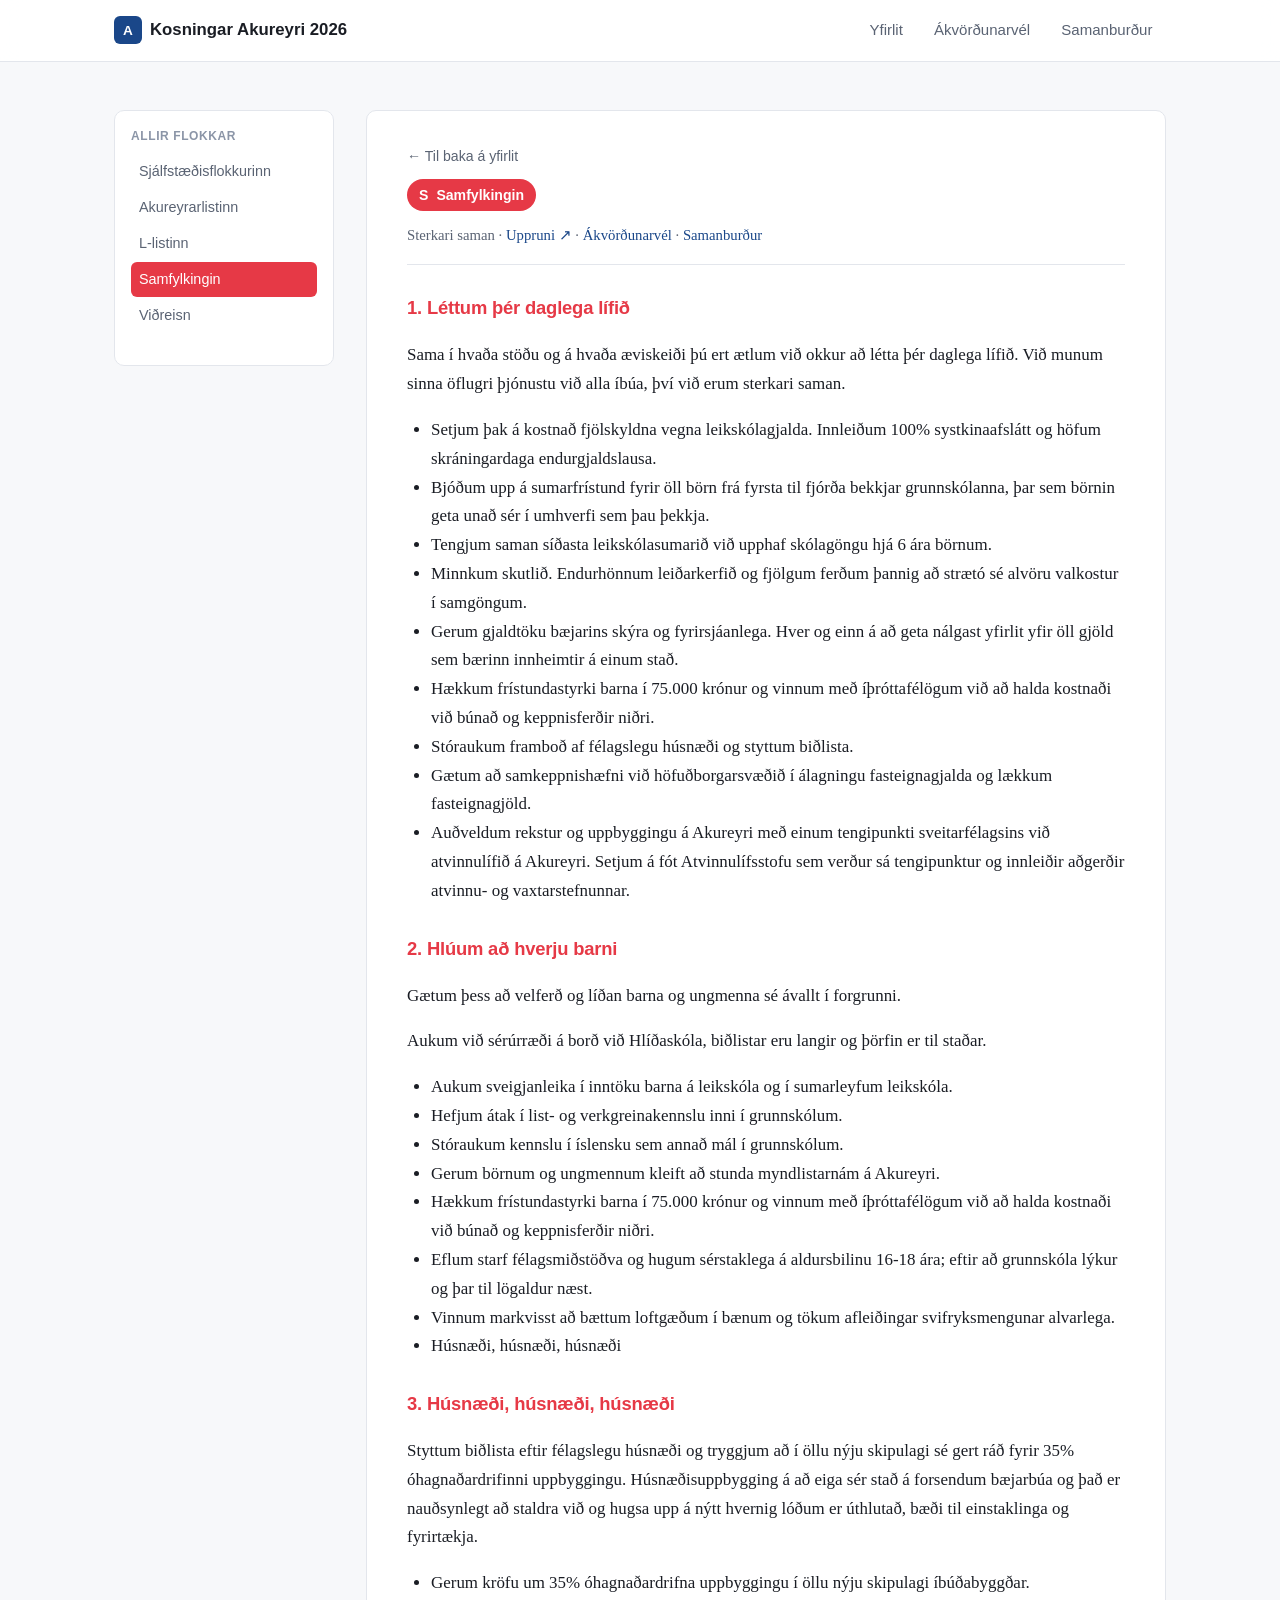
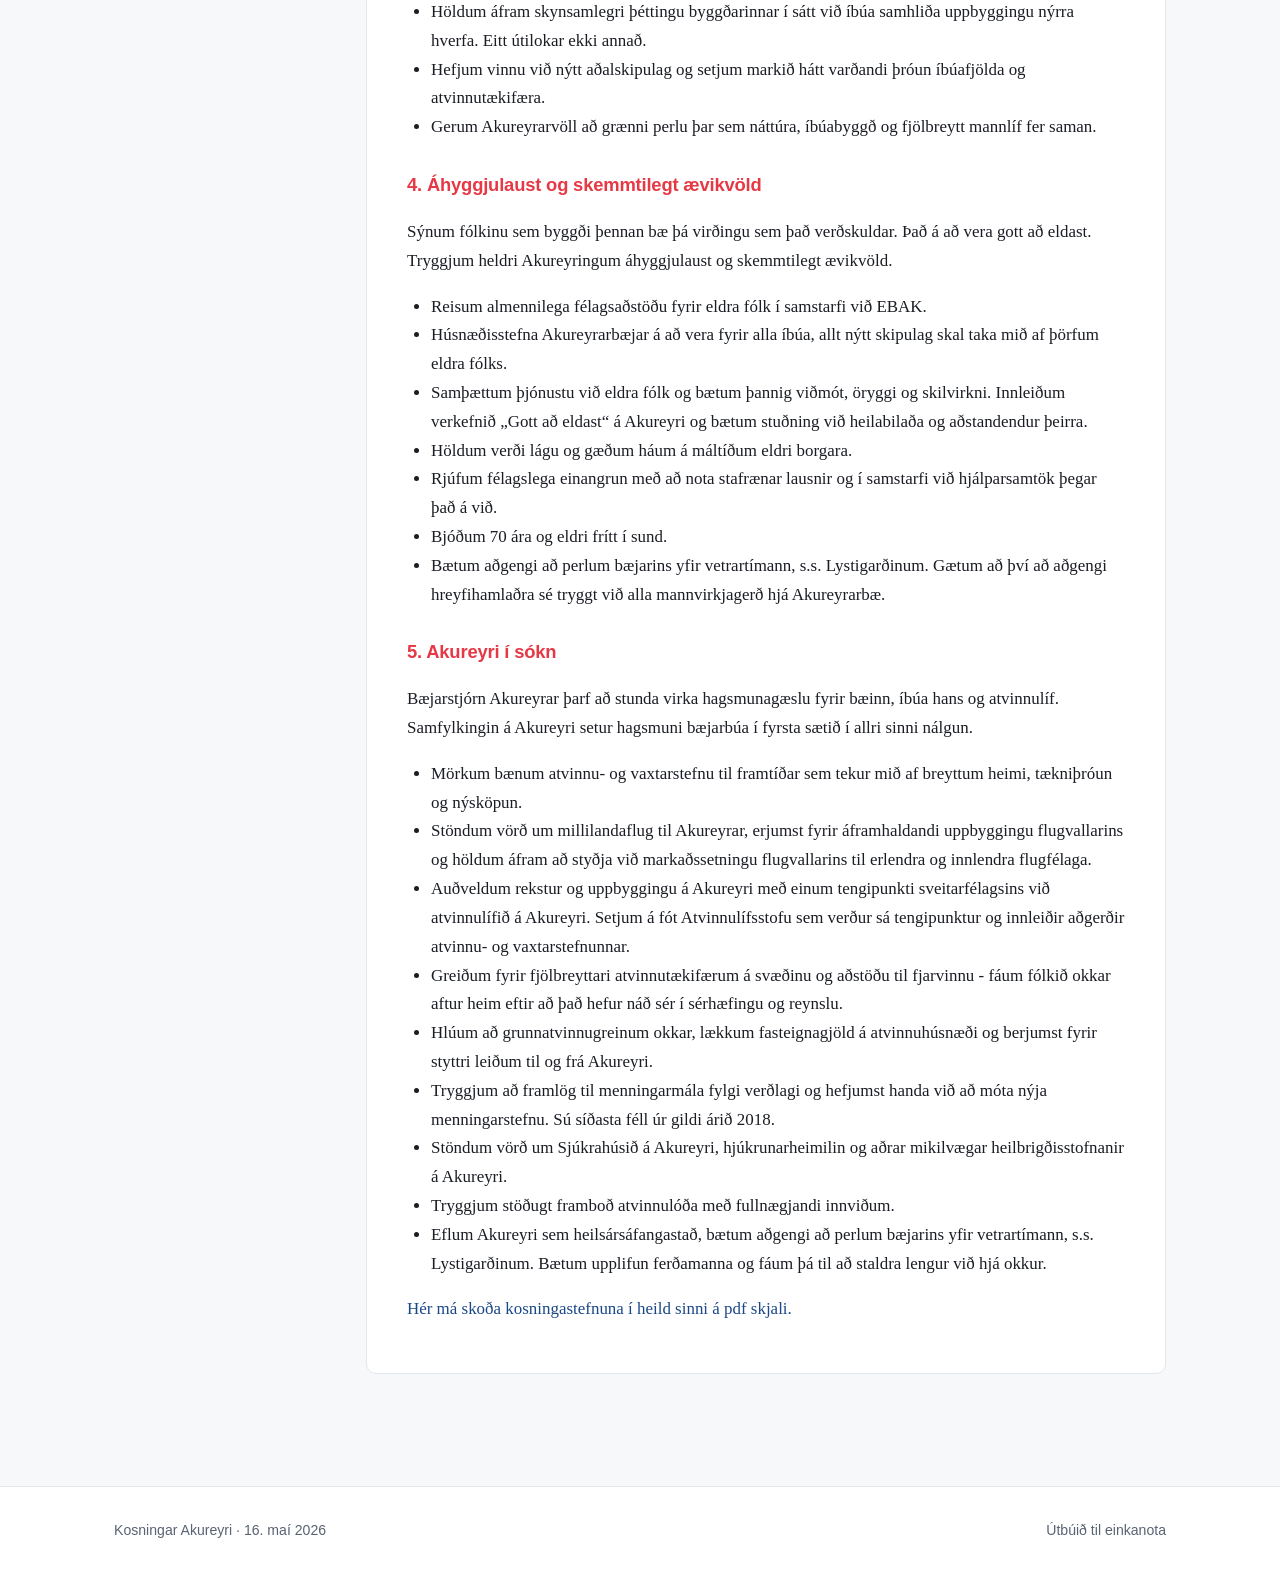
==== stefnuskra/samfylkingin.html @ 086c6b0b "Initial version" ====
<!DOCTYPE html>
<html lang="is">
<head>
  <meta charset="UTF-8">
  <meta name="viewport" content="width=device-width, initial-scale=1.0">
  <title>Sterkari saman — Samfylkingin · Kosningar Akureyri 2026</title>
  <meta name="description" content="Stefnuskrá Samfylkingin — Kosningar Akureyri 2026.">
  <link rel="stylesheet" href="../assets/styles.css">
</head>
<body>
  <header class="site-header">
    <nav class="site-nav">
      <a href="../index.html" class="site-logo">
        <span class="logo-mark">A</span>
        Kosningar Akureyri 2026
      </a>
      <div class="nav-links">
        <a href="../index.html">Yfirlit</a>
        <a href="../akvardanavel.html">Ákvörðunarvél</a>
        <a href="../samanburdur.html">Samanburður</a>
      </div>
    </nav>
  </header>

  <main>
    <section class="section">
      <div class="container">
        <div class="viewer-layout">
          <aside class="viewer-sidebar" style="--party-color: #E63946;">
          <h4>Allir flokkar</h4>
          <ul>
          <li><a href="sjalfstaedisflokkurinn-rekstur.html">Sjálfstæðisflokkurinn</a></li>
          <li><a href="akureyrarlistinn.html">Akureyrarlistinn</a></li>
          <li><a href="l-listinn.html">L-listinn</a></li>
          <li><a href="samfylkingin.html" class="active" style="--party-color: #E63946;">Samfylkingin</a></li>
          <li><a href="vidreisn.html">Viðreisn</a></li>
          </ul>
          </aside>
          <article class="viewer-content" style="--party-color: #E63946;">
            <div class="viewer-header">
              <a href="../index.html" class="back-link">← Til baka á yfirlit</a>
              <div>
                <span class="party-pill" style="--party-color: #E63946; background: #E63946;">
                  <strong>S</strong> Samfylkingin
                </span>
              </div>
              <p class="text-muted" style="margin: 0.25rem 0 0; font-size: 0.92rem;">
                Sterkari saman
                · <a href="https://xs.is/sterkari-saman" target="_blank" rel="noopener">Uppruni ↗</a>
                · <a href="../akvardanavel.html">Ákvörðunarvél</a>
                · <a href="../samanburdur.html">Samanburður</a>
              </p>
            </div>
            <h3>1. Léttum þér daglega lífið</h3>
<p>Sama í hvaða stöðu og á hvaða æviskeiði þú ert ætlum við okkur að létta þér daglega lífið. Við munum sinna öflugri þjónustu við alla íbúa, því við erum sterkari saman.</p>
<ul>
<li>Setjum þak á kostnað fjölskyldna vegna leikskólagjalda. Innleiðum 100% systkinaafslátt og höfum skráningardaga endurgjaldslausa.</li>
<li>Bjóðum upp á sumarfrístund fyrir öll börn frá fyrsta til fjórða bekkjar grunnskólanna, þar sem börnin geta unað sér í umhverfi sem þau þekkja.</li>
<li>Tengjum saman síðasta leikskólasumarið við upphaf skólagöngu hjá 6 ára börnum.</li>
<li>Minnkum skutlið. Endurhönnum leiðarkerfið og fjölgum ferðum þannig að strætó sé alvöru valkostur í samgöngum.</li>
<li>Gerum gjaldtöku bæjarins skýra og fyrirsjáanlega. Hver og einn á að geta nálgast yfirlit yfir öll gjöld sem bærinn innheimtir á einum stað.</li>
<li>Hækkum frístundastyrki barna í 75.000 krónur og vinnum með íþróttafélögum við að halda kostnaði við búnað og keppnisferðir niðri.</li>
<li>Stóraukum framboð af félagslegu húsnæði og styttum biðlista.</li>
<li>Gætum að samkeppnishæfni við höfuðborgarsvæðið í álagningu fasteignagjalda og lækkum fasteignagjöld.</li>
<li>Auðveldum rekstur og uppbyggingu á Akureyri með einum tengipunkti sveitarfélagsins við atvinnulífið á Akureyri. Setjum á fót Atvinnulífsstofu sem verður sá tengipunktur og innleiðir aðgerðir atvinnu- og vaxtarstefnunnar.</li>
</ul>
<h3>2. Hlúum að hverju barni</h3>
<p>Gætum þess að velferð og líðan barna og ungmenna sé ávallt í forgrunni.</p>
<p>Aukum við sérúrræði á borð við Hlíðaskóla, biðlistar eru langir og þörfin er til staðar.</p>
<ul>
<li>Aukum sveigjanleika í inntöku barna á leikskóla og í sumarleyfum leikskóla.</li>
<li>Hefjum átak í list- og verkgreinakennslu inni í grunnskólum.</li>
<li>Stóraukum kennslu í íslensku sem annað mál í grunnskólum.</li>
<li>Gerum börnum og ungmennum kleift að stunda myndlistarnám á Akureyri.</li>
<li>Hækkum frístundastyrki barna í 75.000 krónur og vinnum með íþróttafélögum við að halda kostnaði við búnað og keppnisferðir niðri.</li>
<li>Eflum starf félagsmiðstöðva og hugum sérstaklega á aldursbilinu 16-18 ára; eftir að grunnskóla lýkur og þar til lögaldur næst.</li>
<li>Vinnum markvisst að bættum loftgæðum í bænum og tökum afleiðingar svifryksmengunar alvarlega.</li>
<li>Húsnæði, húsnæði, húsnæði</li>
</ul>
<h3>3. Húsnæði, húsnæði, húsnæði</h3>
<p>Styttum biðlista eftir félagslegu húsnæði og tryggjum að í öllu nýju skipulagi sé gert ráð fyrir 35% óhagnaðardrifinni uppbyggingu. Húsnæðisuppbygging á að eiga sér stað á forsendum bæjarbúa og það er nauðsynlegt að staldra við og hugsa upp á nýtt hvernig lóðum er úthlutað, bæði til einstaklinga og fyrirtækja.</p>
<ul>
<li>Gerum kröfu um 35% óhagnaðardrifna uppbyggingu í öllu nýju skipulagi íbúðabyggðar.</li>
<li>Höldum áfram skynsamlegri þéttingu byggðarinnar í sátt við íbúa samhliða uppbyggingu nýrra hverfa. Eitt útilokar ekki annað.</li>
<li>Hefjum vinnu við nýtt aðalskipulag og setjum markið hátt varðandi þróun íbúafjölda og atvinnutækifæra.</li>
<li>Gerum Akureyrarvöll að grænni perlu þar sem náttúra, íbúabyggð og fjölbreytt mannlíf fer saman.</li>
</ul>
<h3>4. Áhyggjulaust og skemmtilegt ævikvöld</h3>
<p>Sýnum fólkinu sem byggði þennan bæ þá virðingu sem það verðskuldar. Það á að vera gott að eldast. Tryggjum heldri Akureyringum áhyggjulaust og skemmtilegt ævikvöld.</p>
<ul>
<li>Reisum almennilega félagsaðstöðu fyrir eldra fólk í samstarfi við EBAK.</li>
<li>Húsnæðisstefna Akureyrarbæjar á að vera fyrir alla íbúa, allt nýtt skipulag skal taka mið af þörfum eldra fólks.</li>
<li>Samþættum þjónustu við eldra fólk og bætum þannig viðmót, öryggi og skilvirkni. Innleiðum verkefnið „Gott að eldast“ á Akureyri og bætum stuðning við heilabilaða og aðstandendur þeirra.</li>
<li>Höldum verði lágu og gæðum háum á máltíðum eldri borgara.</li>
<li>Rjúfum félagslega einangrun með að nota stafrænar lausnir og í samstarfi við hjálparsamtök þegar það á við.</li>
<li>Bjóðum 70 ára og eldri frítt í sund.</li>
<li>Bætum aðgengi að perlum bæjarins yfir vetrartímann, s.s. Lystigarðinum. Gætum að því að aðgengi hreyfihamlaðra sé tryggt við alla mannvirkjagerð hjá Akureyrarbæ.</li>
</ul>
<h3>5. Akureyri í sókn</h3>
<p>Bæjarstjórn Akureyrar þarf að stunda virka hagsmunagæslu fyrir bæinn, íbúa hans og atvinnulíf. Samfylkingin á Akureyri setur hagsmuni bæjarbúa í fyrsta sætið í allri sinni nálgun.</p>
<ul>
<li>Mörkum bænum atvinnu- og vaxtarstefnu til framtíðar sem tekur mið af breyttum heimi, tækniþróun og nýsköpun.</li>
<li>Stöndum vörð um millilandaflug til Akureyrar, erjumst fyrir áframhaldandi uppbyggingu flugvallarins og höldum áfram að styðja við markaðssetningu flugvallarins til erlendra og innlendra flugfélaga.</li>
<li>Auðveldum rekstur og uppbyggingu á Akureyri með einum tengipunkti sveitarfélagsins við atvinnulífið á Akureyri. Setjum á fót Atvinnulífsstofu sem verður sá tengipunktur og innleiðir aðgerðir atvinnu- og vaxtarstefnunnar.</li>
<li>Greiðum fyrir fjölbreyttari atvinnutækifærum á svæðinu og aðstöðu til fjarvinnu - fáum fólkið okkar aftur heim eftir að það hefur náð sér í sérhæfingu og reynslu.</li>
<li>Hlúum að grunnatvinnugreinum okkar, lækkum fasteignagjöld á atvinnuhúsnæði og berjumst fyrir styttri leiðum til og frá Akureyri.</li>
<li>Tryggjum að framlög til menningarmála fylgi verðlagi og hefjumst handa við að móta nýja menningarstefnu. Sú síðasta féll úr gildi árið 2018.</li>
<li>Stöndum vörð um Sjúkrahúsið á Akureyri, hjúkrunarheimilin og aðrar mikilvægar heilbrigðisstofnanir á Akureyri.</li>
<li>Tryggjum stöðugt framboð atvinnulóða með fullnægjandi innviðum.</li>
<li>Eflum Akureyri sem heilsársáfangastað, bætum aðgengi að perlum bæjarins yfir vetrartímann, s.s. Lystigarðinum. Bætum upplifun ferðamanna og fáum þá til að staldra lengur við hjá okkur.</li>
</ul>
<p><a href="https://samfylkingin.cdn.prismic.io/samfylkingin/aeiiDMBOoF08xNAT_Ma%CC%81lefnaskra%CC%81Akureyri.pdf">Hér má skoða kosningastefnuna í heild sinni á pdf skjali.</a></p>
          </article>
        </div>
      </div>
    </section>
  </main>

  <footer class="site-footer">
    <div class="container">
      <div class="footer-content">
        <span>Kosningar Akureyri · 16. maí 2026</span>
        <span class="text-muted">Útbúið til einkanota</span>
      </div>
    </div>
  </footer>
</body>
</html>
---- assets/styles.css ----
/* Kosningar Akureyri 2026 — Stílar */

:root {
  color-scheme: light;
  --bg: #f7f8fa;
  --surface: #ffffff;
  --surface-alt: #f1f3f7;
  --border: #e3e6ec;
  --border-strong: #c7ccd6;
  --text: #1a1d24;
  --text-muted: #5a6373;
  --text-faint: #8b95a7;
  --accent: #1a4789;
  --accent-hover: #133769;
  --shadow-sm: 0 1px 2px rgba(15, 22, 36, 0.04), 0 1px 3px rgba(15, 22, 36, 0.06);
  --shadow-md: 0 4px 12px rgba(15, 22, 36, 0.08);
  --radius-sm: 6px;
  --radius-md: 10px;
  --radius-lg: 16px;

  --font-sans: -apple-system, BlinkMacSystemFont, "Segoe UI", "Helvetica Neue",
    Arial, "Noto Sans", sans-serif, "Apple Color Emoji", "Segoe UI Emoji";
  --font-serif: "Iowan Old Style", "Apple Garamond", Baskerville, Georgia,
    "Times New Roman", serif;

  --sjalfstaedisflokkurinn: #1F4E8C;
  --akureyrarlistinn: #2D9C5C;
  --l-listinn: #8B6F47;
  --samfylkingin: #E63946;
  --vidreisn: #FF8C00;
}

* { box-sizing: border-box; }

html { scroll-behavior: smooth; }

body {
  margin: 0;
  font-family: var(--font-sans);
  font-size: 16px;
  line-height: 1.6;
  color: var(--text);
  background: var(--bg);
  -webkit-font-smoothing: antialiased;
  -moz-osx-font-smoothing: grayscale;
}

a {
  color: var(--accent);
  text-decoration: none;
  transition: color 0.15s ease;
}
a:hover { color: var(--accent-hover); text-decoration: underline; }

.container {
  max-width: 1100px;
  margin: 0 auto;
  padding: 0 1.5rem;
}

.container-narrow {
  max-width: 760px;
  margin: 0 auto;
  padding: 0 1.5rem;
}

/* ==== Site nav ==== */
.site-header {
  background: var(--surface);
  border-bottom: 1px solid var(--border);
  position: sticky;
  top: 0;
  z-index: 100;
  backdrop-filter: blur(12px);
  background: color-mix(in srgb, var(--surface) 90%, transparent);
}

.site-nav {
  display: flex;
  align-items: center;
  justify-content: space-between;
  padding: 0.75rem 1.5rem;
  max-width: 1100px;
  margin: 0 auto;
  gap: 1rem;
  flex-wrap: wrap;
}

.site-logo {
  font-weight: 700;
  font-size: 1.05rem;
  color: var(--text);
  display: flex;
  align-items: center;
  gap: 0.5rem;
}
.site-logo:hover { text-decoration: none; }
.site-logo .logo-mark {
  background: var(--accent);
  color: white;
  width: 28px;
  height: 28px;
  border-radius: 6px;
  display: inline-flex;
  align-items: center;
  justify-content: center;
  font-size: 0.85rem;
  font-weight: 800;
}

.nav-links {
  display: flex;
  gap: 0.25rem;
  flex-wrap: wrap;
}
.nav-links a {
  padding: 0.4rem 0.85rem;
  border-radius: var(--radius-sm);
  color: var(--text-muted);
  font-size: 0.94rem;
  font-weight: 500;
}
.nav-links a:hover {
  background: var(--surface-alt);
  color: var(--text);
  text-decoration: none;
}
.nav-links a.active {
  background: var(--accent);
  color: white;
}

/* ==== Hero ==== */
.hero {
  padding: 4rem 0 3rem;
  text-align: center;
}
.hero h1 {
  font-size: clamp(2rem, 5vw, 3.25rem);
  margin: 0 0 0.75rem;
  letter-spacing: -0.02em;
  line-height: 1.1;
}
.hero .lead {
  font-size: 1.2rem;
  color: var(--text-muted);
  max-width: 640px;
  margin: 0 auto 2rem;
}
.hero .meta {
  display: inline-flex;
  align-items: center;
  gap: 0.5rem;
  font-size: 0.85rem;
  color: var(--text-faint);
  margin-bottom: 1rem;
  padding: 0.3rem 0.85rem;
  background: var(--surface);
  border: 1px solid var(--border);
  border-radius: 999px;
}

/* ==== Sections ==== */
.section {
  padding: 3rem 0;
}
.section h2 {
  font-size: 1.75rem;
  margin: 0 0 0.5rem;
  letter-spacing: -0.01em;
}
.section .section-lead {
  color: var(--text-muted);
  margin: 0 0 2rem;
  font-size: 1.05rem;
}

/* ==== Cards ==== */
.card-grid {
  display: grid;
  grid-template-columns: repeat(auto-fit, minmax(260px, 1fr));
  gap: 1rem;
}

.card {
  background: var(--surface);
  border: 1px solid var(--border);
  border-radius: var(--radius-md);
  padding: 1.25rem;
  transition: border-color 0.15s ease, box-shadow 0.15s ease, transform 0.15s ease;
}
.card:hover {
  border-color: var(--border-strong);
  box-shadow: var(--shadow-md);
}

a.card { color: inherit; display: block; }
a.card:hover { text-decoration: none; transform: translateY(-2px); }

.card .card-title {
  font-weight: 700;
  font-size: 1.05rem;
  margin: 0 0 0.25rem;
}
.card .card-sub {
  color: var(--text-muted);
  font-size: 0.9rem;
  margin: 0 0 0.75rem;
}

/* ==== Quick-action cards on homepage ==== */
.action-card {
  background: var(--surface);
  border: 1px solid var(--border);
  border-radius: var(--radius-lg);
  padding: 1.5rem;
  display: flex;
  flex-direction: column;
  gap: 0.5rem;
  text-decoration: none;
  color: inherit;
  transition: all 0.15s ease;
}
.action-card:hover {
  border-color: var(--accent);
  box-shadow: var(--shadow-md);
  transform: translateY(-2px);
  text-decoration: none;
}
.action-card .icon {
  font-size: 2rem;
  margin-bottom: 0.5rem;
}
.action-card h3 {
  margin: 0;
  font-size: 1.15rem;
}
.action-card p {
  margin: 0;
  color: var(--text-muted);
  font-size: 0.95rem;
}

/* ==== Party cards ==== */
.party-card {
  background: var(--surface);
  border: 1px solid var(--border);
  border-left: 4px solid var(--party-color, var(--accent));
  border-radius: var(--radius-md);
  padding: 1.25rem;
  text-decoration: none;
  color: inherit;
  display: block;
  transition: all 0.15s ease;
}
.party-card:hover {
  border-color: var(--party-color, var(--accent));
  border-left-color: var(--party-color, var(--accent));
  box-shadow: var(--shadow-md);
  text-decoration: none;
  transform: translateY(-2px);
}
.party-card .party-letter {
  background: var(--party-color, var(--accent));
  color: white;
  width: 32px;
  height: 32px;
  border-radius: 8px;
  display: inline-flex;
  align-items: center;
  justify-content: center;
  font-weight: 800;
  font-size: 1rem;
  margin-bottom: 0.5rem;
}
.party-card h3 {
  margin: 0 0 0.25rem;
  font-size: 1.1rem;
}
.party-card p {
  margin: 0;
  color: var(--text-muted);
  font-size: 0.9rem;
}

/* ==== Buttons ==== */
.btn {
  display: inline-flex;
  align-items: center;
  gap: 0.5rem;
  padding: 0.55rem 1.05rem;
  border-radius: var(--radius-sm);
  font-size: 0.95rem;
  font-weight: 500;
  border: 1px solid var(--border-strong);
  background: var(--surface);
  color: var(--text);
  cursor: pointer;
  transition: all 0.15s ease;
  text-decoration: none;
}
.btn:hover {
  background: var(--surface-alt);
  border-color: var(--text-faint);
  text-decoration: none;
}
.btn-primary {
  background: var(--accent);
  border-color: var(--accent);
  color: white;
}
.btn-primary:hover {
  background: var(--accent-hover);
  border-color: var(--accent-hover);
  color: white;
}
.btn-group {
  display: flex;
  gap: 0.5rem;
  flex-wrap: wrap;
}

/* ==== Sliders / Decision matrix ==== */
.matrix-grid {
  display: grid;
  grid-template-columns: 1fr 1fr;
  gap: 2rem;
}
@media (max-width: 900px) {
  .matrix-grid { grid-template-columns: 1fr; }
}

.sliders-panel {
  background: var(--surface);
  border: 1px solid var(--border);
  border-radius: var(--radius-md);
  padding: 1.5rem;
}
.sliders-panel h3 {
  margin: 0 0 0.25rem;
  font-size: 1.15rem;
}
.sliders-panel .panel-lead {
  color: var(--text-muted);
  font-size: 0.93rem;
  margin: 0 0 1.25rem;
}

.slider-row {
  margin-bottom: 1.25rem;
}
.slider-row:last-child {
  margin-bottom: 0;
}
.slider-row .slider-label {
  display: flex;
  justify-content: space-between;
  align-items: baseline;
  gap: 0.5rem;
  margin-bottom: 0.4rem;
}
.slider-row .label-text {
  font-weight: 500;
  font-size: 0.95rem;
}
.slider-row .label-icon {
  margin-right: 0.25rem;
}
.slider-row .label-value {
  font-variant-numeric: tabular-nums;
  font-weight: 600;
  font-size: 0.9rem;
  color: var(--accent);
  background: var(--surface-alt);
  padding: 0.1rem 0.5rem;
  border-radius: 4px;
}
.slider-row .topic-desc {
  font-size: 0.82rem;
  color: var(--text-faint);
  margin: 0.2rem 0 0.5rem;
}
.slider-row input[type="range"] {
  width: 100%;
  height: 6px;
  -webkit-appearance: none;
  appearance: none;
  background: var(--surface-alt);
  border-radius: 999px;
  outline: none;
  cursor: pointer;
  accent-color: var(--accent);
}
.slider-row input[type="range"]::-webkit-slider-thumb {
  -webkit-appearance: none;
  appearance: none;
  width: 18px;
  height: 18px;
  border-radius: 50%;
  background: var(--accent);
  cursor: pointer;
  border: 2px solid var(--surface);
  box-shadow: var(--shadow-sm);
}
.slider-row input[type="range"]::-moz-range-thumb {
  width: 18px;
  height: 18px;
  border-radius: 50%;
  background: var(--accent);
  cursor: pointer;
  border: 2px solid var(--surface);
}

.preset-buttons {
  display: flex;
  gap: 0.5rem;
  margin-bottom: 1.5rem;
  padding-bottom: 1.25rem;
  border-bottom: 1px solid var(--border);
  flex-wrap: wrap;
}

/* ==== Match results panel ==== */
.results-panel {
  position: sticky;
  top: 5rem;
  align-self: start;
}

.match-card {
  background: var(--surface);
  border: 1px solid var(--border);
  border-radius: var(--radius-md);
  padding: 1.25rem;
  margin-bottom: 0.75rem;
  border-left: 4px solid var(--party-color, var(--accent));
  transition: all 0.3s ease;
}
.match-card.rank-1 {
  background: linear-gradient(135deg, var(--party-color-light, var(--surface)) 0%, var(--surface) 60%);
  border-color: var(--party-color, var(--accent));
}
.match-card .match-header {
  display: flex;
  justify-content: space-between;
  align-items: center;
  margin-bottom: 0.5rem;
}
.match-card .match-name {
  font-weight: 700;
  font-size: 1.05rem;
  display: flex;
  align-items: center;
  gap: 0.5rem;
}
.match-card .rank-badge {
  background: var(--surface-alt);
  color: var(--text-faint);
  width: 24px;
  height: 24px;
  border-radius: 50%;
  font-size: 0.75rem;
  font-weight: 700;
  display: inline-flex;
  align-items: center;
  justify-content: center;
}
.match-card.rank-1 .rank-badge {
  background: var(--party-color, var(--accent));
  color: white;
}
.match-card .match-percent {
  font-weight: 700;
  font-size: 1.5rem;
  color: var(--party-color, var(--accent));
  font-variant-numeric: tabular-nums;
}
.match-card .match-tagline {
  font-size: 0.88rem;
  color: var(--text-muted);
  margin: 0 0 0.6rem;
}
.match-card .match-bar {
  height: 6px;
  background: var(--surface-alt);
  border-radius: 999px;
  overflow: hidden;
  margin-bottom: 0.6rem;
}
.match-card .match-bar-fill {
  height: 100%;
  background: var(--party-color, var(--accent));
  transition: width 0.4s ease;
  border-radius: 999px;
}
.match-card .match-actions {
  display: flex;
  gap: 0.5rem;
  font-size: 0.85rem;
}
.match-card .match-actions a {
  color: var(--text-muted);
}

/* ==== Comparison matrix ==== */
.comparison-table-wrap {
  overflow-x: auto;
  background: var(--surface);
  border: 1px solid var(--border);
  border-radius: var(--radius-md);
}
table.comparison-table {
  width: 100%;
  border-collapse: collapse;
  font-size: 0.93rem;
}
table.comparison-table th,
table.comparison-table td {
  padding: 0.85rem 1rem;
  text-align: left;
  border-bottom: 1px solid var(--border);
  vertical-align: top;
}
table.comparison-table th {
  background: var(--surface-alt);
  font-weight: 600;
  position: sticky;
  top: 0;
}
table.comparison-table td.topic-cell {
  font-weight: 600;
  background: var(--surface-alt);
  position: sticky;
  left: 0;
  z-index: 1;
}
table.comparison-table .score-cell {
  text-align: center;
  white-space: nowrap;
}
.score-pill {
  display: inline-flex;
  align-items: center;
  gap: 0.3rem;
  padding: 0.15rem 0.5rem;
  border-radius: 999px;
  font-weight: 600;
  font-size: 0.85rem;
  background: var(--party-color-light, var(--surface-alt));
  color: var(--party-color, var(--text));
  border: 1px solid var(--party-color, var(--border));
}
.party-th {
  border-top: 4px solid var(--party-color, var(--accent)) !important;
  text-align: center;
}
.party-th .party-th-letter {
  display: inline-block;
  background: var(--party-color, var(--accent));
  color: white;
  width: 22px;
  height: 22px;
  border-radius: 5px;
  font-weight: 800;
  text-align: center;
  font-size: 0.8rem;
  line-height: 22px;
  margin-right: 0.4rem;
}

/* Topic detail expansion */
.topic-section {
  background: var(--surface);
  border: 1px solid var(--border);
  border-radius: var(--radius-md);
  margin-bottom: 1rem;
  overflow: hidden;
}
.topic-section-header {
  padding: 1rem 1.25rem;
  cursor: pointer;
  display: flex;
  align-items: center;
  justify-content: space-between;
  user-select: none;
  background: var(--surface);
  transition: background 0.15s ease;
}
.topic-section-header:hover {
  background: var(--surface-alt);
}
.topic-section-header h3 {
  margin: 0;
  font-size: 1.1rem;
  display: flex;
  align-items: center;
  gap: 0.5rem;
}
.topic-section-header .chevron {
  transition: transform 0.2s ease;
  color: var(--text-faint);
}
.topic-section.open .topic-section-header .chevron {
  transform: rotate(180deg);
}
.topic-section-body {
  display: none;
  padding: 0 1.25rem 1.25rem;
  border-top: 1px solid var(--border);
}
.topic-section.open .topic-section-body {
  display: block;
}
.party-points {
  display: grid;
  grid-template-columns: repeat(auto-fit, minmax(280px, 1fr));
  gap: 1rem;
  margin-top: 1rem;
}
.party-points .party-points-card {
  background: var(--surface-alt);
  border-left: 4px solid var(--party-color, var(--accent));
  border-radius: var(--radius-sm);
  padding: 0.85rem 1rem;
}
.party-points .party-points-card h4 {
  margin: 0 0 0.5rem;
  font-size: 0.95rem;
  display: flex;
  justify-content: space-between;
  align-items: center;
}
.party-points .party-points-card ul {
  margin: 0;
  padding-left: 1.1rem;
  font-size: 0.88rem;
  color: var(--text-muted);
}
.party-points .party-points-card ul li {
  margin-bottom: 0.3rem;
}

/* ==== Stefnuskrá viewer ==== */
.viewer-layout {
  display: grid;
  grid-template-columns: 220px 1fr;
  gap: 2rem;
}
@media (max-width: 900px) {
  .viewer-layout { grid-template-columns: 1fr; }
}
.viewer-sidebar {
  position: sticky;
  top: 5rem;
  align-self: start;
  background: var(--surface);
  border: 1px solid var(--border);
  border-radius: var(--radius-md);
  padding: 1rem;
  font-size: 0.9rem;
}
.viewer-sidebar h4 {
  margin: 0 0 0.5rem;
  font-size: 0.75rem;
  text-transform: uppercase;
  letter-spacing: 0.05em;
  color: var(--text-faint);
}
.viewer-sidebar ul {
  list-style: none;
  margin: 0 0 1rem;
  padding: 0;
}
.viewer-sidebar ul li a {
  display: block;
  padding: 0.4rem 0.5rem;
  border-radius: var(--radius-sm);
  color: var(--text-muted);
}
.viewer-sidebar ul li a:hover {
  background: var(--surface-alt);
  color: var(--text);
  text-decoration: none;
}
.viewer-sidebar ul li a.active {
  background: var(--party-color, var(--accent));
  color: white;
}
.viewer-sidebar ul li a.active:hover {
  color: white;
}
.viewer-content {
  background: var(--surface);
  border: 1px solid var(--border);
  border-radius: var(--radius-md);
  padding: 2rem 2.5rem;
  max-width: 100%;
  overflow-x: auto;
}
.viewer-content h1, .viewer-content h2, .viewer-content h3 {
  letter-spacing: -0.01em;
}
.viewer-content h1 { margin-top: 0; font-size: 2rem; }
.viewer-content h2 {
  font-size: 1.5rem;
  border-bottom: 2px solid var(--party-color, var(--border));
  padding-bottom: 0.4rem;
  margin-top: 2.25rem;
}
.viewer-content h3 {
  font-size: 1.15rem;
  margin-top: 1.75rem;
  color: var(--party-color, var(--text));
}
.viewer-content p, .viewer-content li {
  font-family: var(--font-serif);
  font-size: 1.06rem;
  line-height: 1.7;
}
.viewer-content ul {
  padding-left: 1.5rem;
}
.viewer-content blockquote {
  border-left: 4px solid var(--party-color, var(--border-strong));
  margin: 1rem 0;
  padding: 0.5rem 1rem;
  color: var(--text-muted);
  background: var(--surface-alt);
  border-radius: 0 var(--radius-sm) var(--radius-sm) 0;
}
.viewer-content table {
  width: 100%;
  border-collapse: collapse;
  margin: 1rem 0;
  font-size: 0.93rem;
}
.viewer-content th, .viewer-content td {
  padding: 0.6rem 0.85rem;
  border: 1px solid var(--border);
  text-align: left;
}
.viewer-content th {
  background: var(--surface-alt);
  font-weight: 600;
}
.viewer-content code {
  background: var(--surface-alt);
  padding: 0.1rem 0.4rem;
  border-radius: 4px;
  font-size: 0.92em;
}

.viewer-header {
  margin-bottom: 1.5rem;
  padding-bottom: 1rem;
  border-bottom: 1px solid var(--border);
}
.viewer-header .back-link {
  font-size: 0.88rem;
  color: var(--text-muted);
  display: inline-flex;
  align-items: center;
  gap: 0.25rem;
  margin-bottom: 0.75rem;
}
.viewer-header .party-pill {
  display: inline-flex;
  align-items: center;
  gap: 0.5rem;
  padding: 0.3rem 0.75rem;
  border-radius: 999px;
  background: var(--party-color, var(--accent));
  color: white;
  font-weight: 600;
  font-size: 0.88rem;
  margin-bottom: 0.5rem;
}

/* ==== Footer ==== */
.site-footer {
  border-top: 1px solid var(--border);
  background: var(--surface);
  padding: 2rem 0;
  margin-top: 4rem;
  color: var(--text-muted);
  font-size: 0.88rem;
}
.site-footer .footer-content {
  display: flex;
  justify-content: space-between;
  align-items: center;
  flex-wrap: wrap;
  gap: 0.5rem;
}

/* ==== Utility ==== */
.text-muted { color: var(--text-muted); }
.text-center { text-align: center; }
.mt-2 { margin-top: 1rem; }
.mt-4 { margin-top: 2rem; }
.disclaimer-banner {
  background: linear-gradient(135deg, #fff8e1, #fff3c4);
  border: 1px solid #f9d976;
  color: #6b5300;
  padding: 0.85rem 1.25rem;
  border-radius: var(--radius-md);
  font-size: 0.93rem;
  margin: 1rem 0 2rem;
}
.loading {
  text-align: center;
  padding: 3rem 0;
  color: var(--text-faint);
}

@media (max-width: 600px) {
  .container, .container-narrow { padding: 0 1rem; }
  .site-nav { padding: 0.5rem 1rem; }
  .nav-links a { padding: 0.35rem 0.6rem; font-size: 0.88rem; }
  .hero { padding: 2.5rem 0 2rem; }
  .viewer-content { padding: 1.25rem 1.5rem; }
}
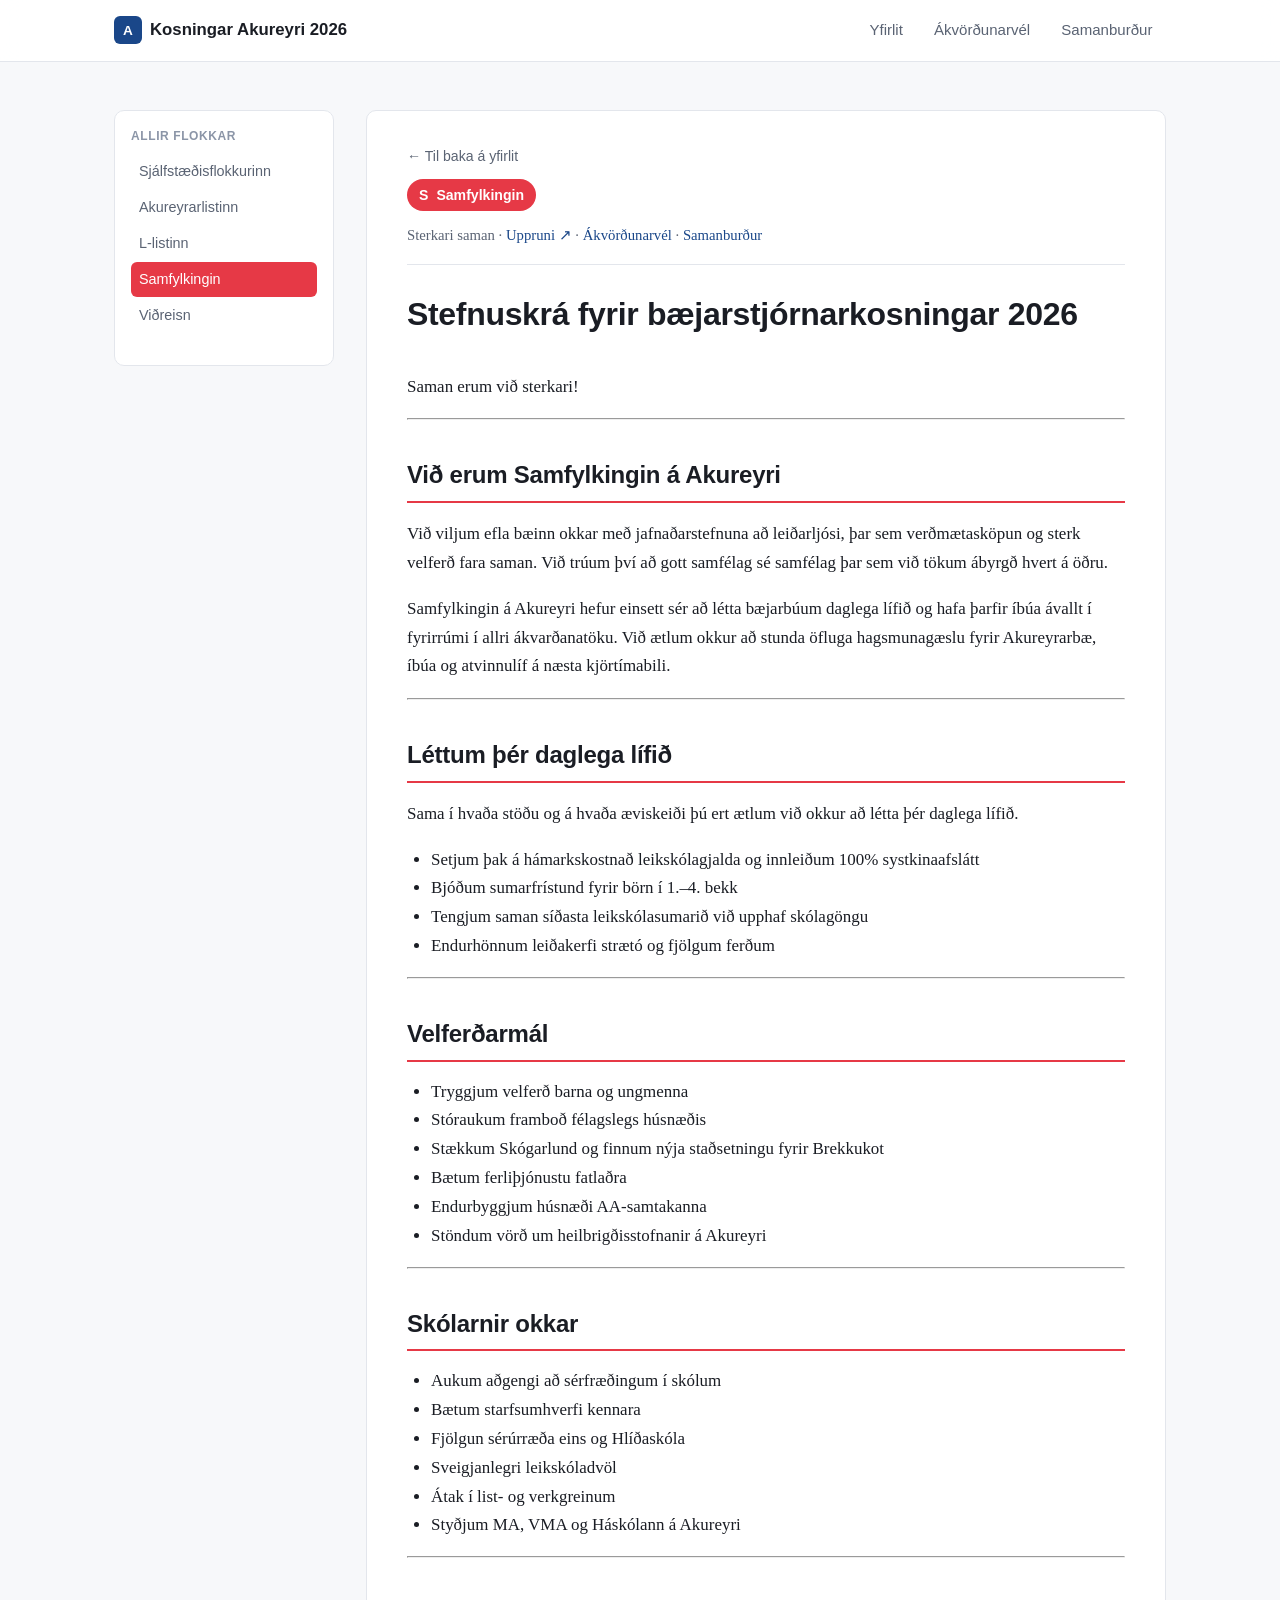
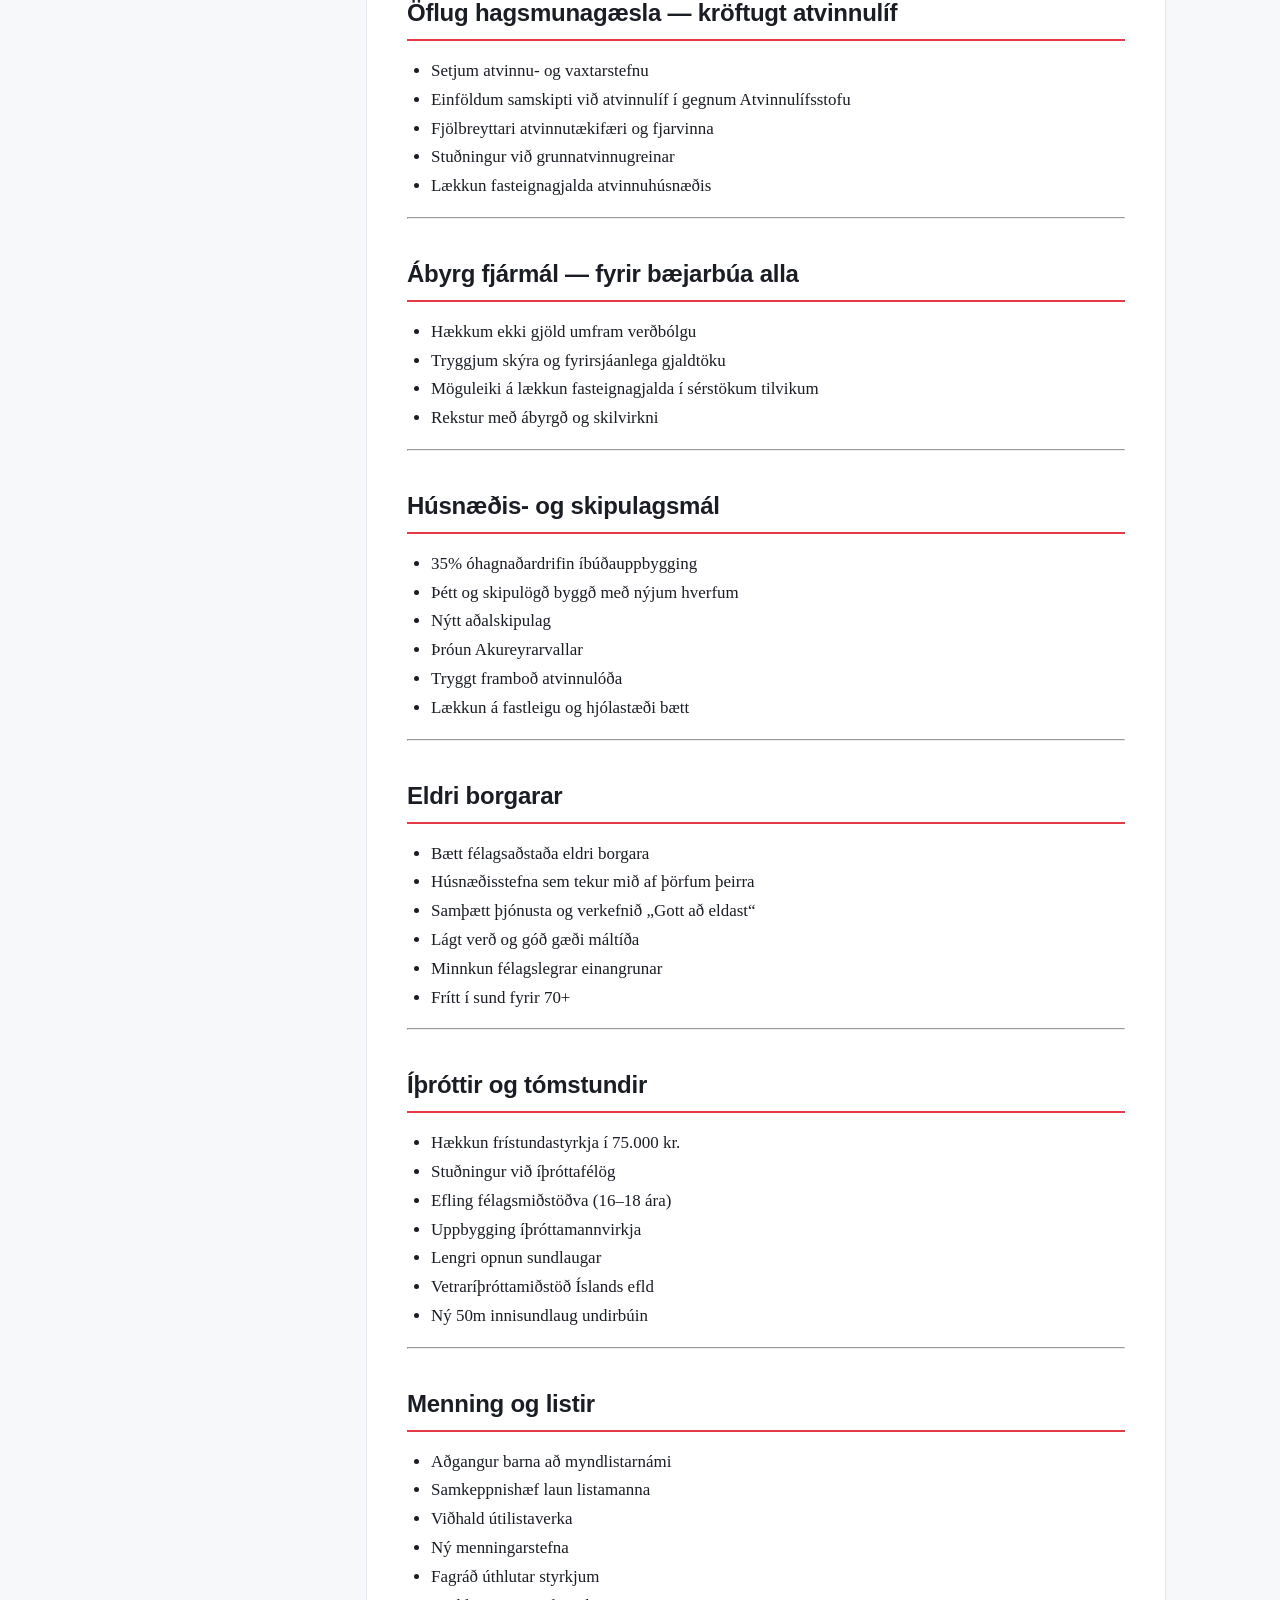
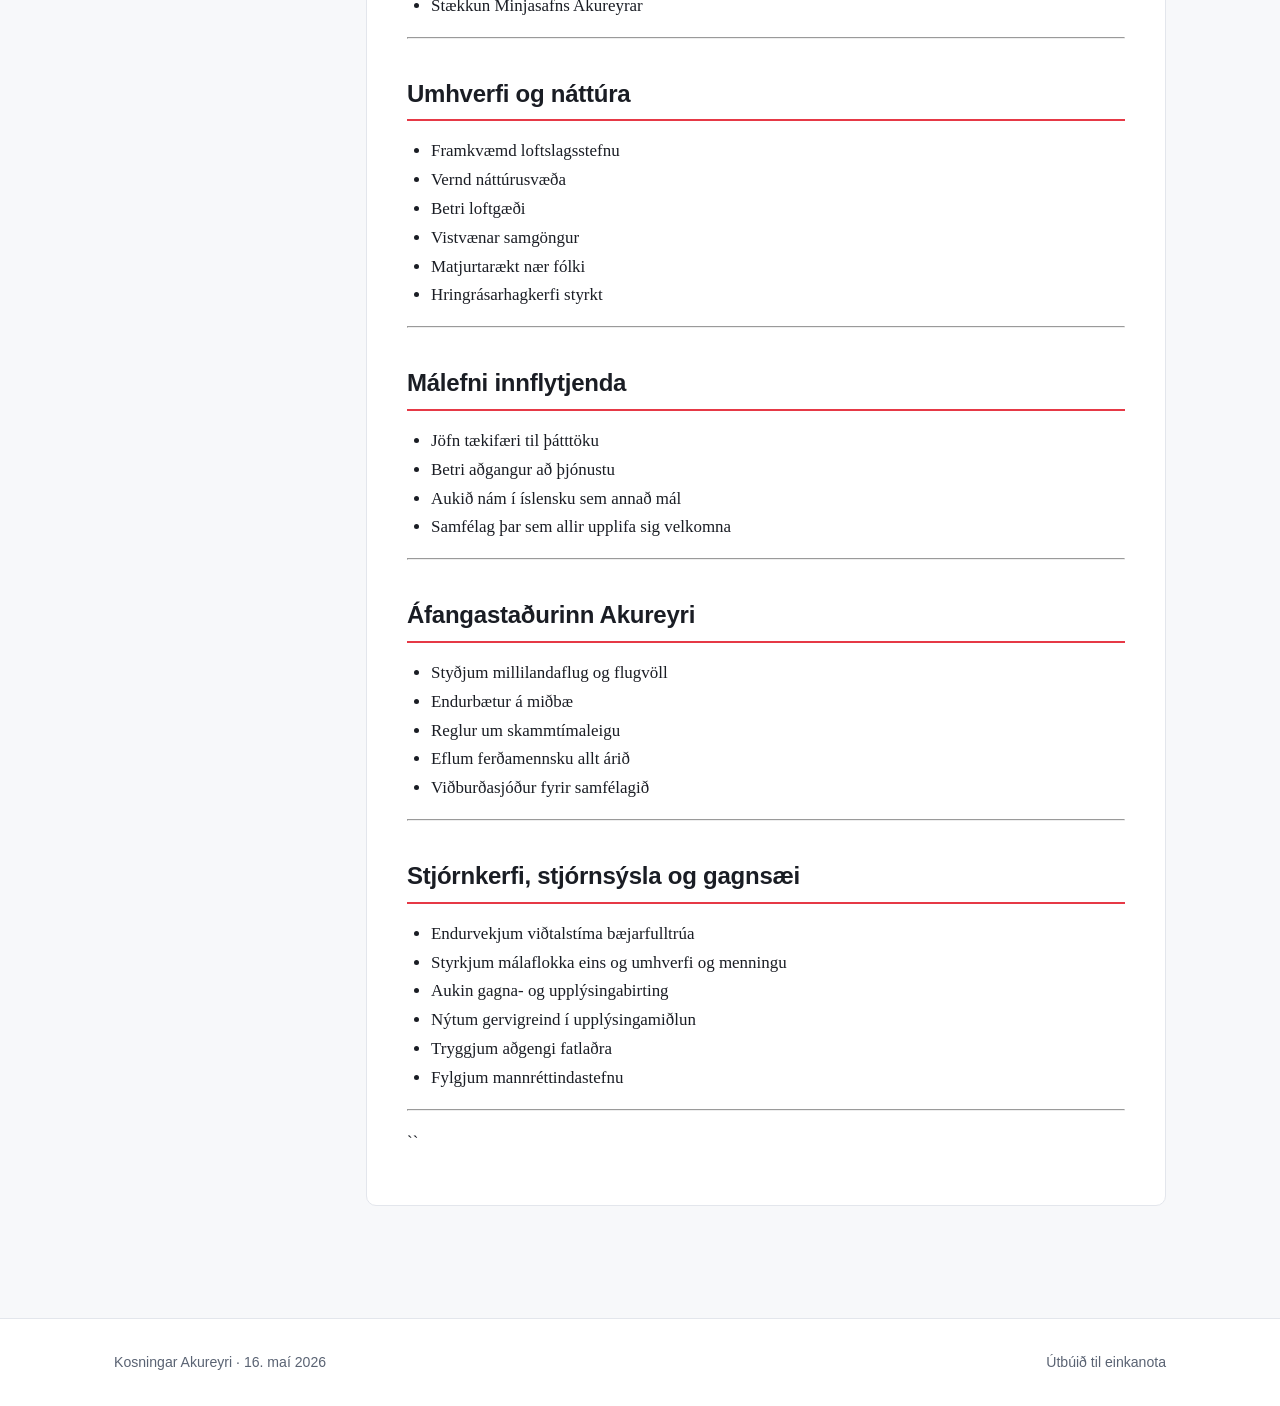
==== commit 23bb43f1: "Ítarlegri stefnuskrá Samfylkingar" ====
--- a/stefnuskra/samfylkingin.html
+++ b/stefnuskra/samfylkingin.html
@@ -51,65 +51,138 @@
                 · <a href="../samanburdur.html">Samanburður</a>
               </p>
             </div>
-            <h3>1. Léttum þér daglega lífið</h3>
-<p>Sama í hvaða stöðu og á hvaða æviskeiði þú ert ætlum við okkur að létta þér daglega lífið. Við munum sinna öflugri þjónustu við alla íbúa, því við erum sterkari saman.</p>
-<ul>
-<li>Setjum þak á kostnað fjölskyldna vegna leikskólagjalda. Innleiðum 100% systkinaafslátt og höfum skráningardaga endurgjaldslausa.</li>
-<li>Bjóðum upp á sumarfrístund fyrir öll börn frá fyrsta til fjórða bekkjar grunnskólanna, þar sem börnin geta unað sér í umhverfi sem þau þekkja.</li>
-<li>Tengjum saman síðasta leikskólasumarið við upphaf skólagöngu hjá 6 ára börnum.</li>
-<li>Minnkum skutlið. Endurhönnum leiðarkerfið og fjölgum ferðum þannig að strætó sé alvöru valkostur í samgöngum.</li>
-<li>Gerum gjaldtöku bæjarins skýra og fyrirsjáanlega. Hver og einn á að geta nálgast yfirlit yfir öll gjöld sem bærinn innheimtir á einum stað.</li>
-<li>Hækkum frístundastyrki barna í 75.000 krónur og vinnum með íþróttafélögum við að halda kostnaði við búnað og keppnisferðir niðri.</li>
-<li>Stóraukum framboð af félagslegu húsnæði og styttum biðlista.</li>
-<li>Gætum að samkeppnishæfni við höfuðborgarsvæðið í álagningu fasteignagjalda og lækkum fasteignagjöld.</li>
-<li>Auðveldum rekstur og uppbyggingu á Akureyri með einum tengipunkti sveitarfélagsins við atvinnulífið á Akureyri. Setjum á fót Atvinnulífsstofu sem verður sá tengipunktur og innleiðir aðgerðir atvinnu- og vaxtarstefnunnar.</li>
-</ul>
-<h3>2. Hlúum að hverju barni</h3>
-<p>Gætum þess að velferð og líðan barna og ungmenna sé ávallt í forgrunni.</p>
-<p>Aukum við sérúrræði á borð við Hlíðaskóla, biðlistar eru langir og þörfin er til staðar.</p>
-<ul>
-<li>Aukum sveigjanleika í inntöku barna á leikskóla og í sumarleyfum leikskóla.</li>
-<li>Hefjum átak í list- og verkgreinakennslu inni í grunnskólum.</li>
-<li>Stóraukum kennslu í íslensku sem annað mál í grunnskólum.</li>
-<li>Gerum börnum og ungmennum kleift að stunda myndlistarnám á Akureyri.</li>
-<li>Hækkum frístundastyrki barna í 75.000 krónur og vinnum með íþróttafélögum við að halda kostnaði við búnað og keppnisferðir niðri.</li>
-<li>Eflum starf félagsmiðstöðva og hugum sérstaklega á aldursbilinu 16-18 ára; eftir að grunnskóla lýkur og þar til lögaldur næst.</li>
-<li>Vinnum markvisst að bættum loftgæðum í bænum og tökum afleiðingar svifryksmengunar alvarlega.</li>
-<li>Húsnæði, húsnæði, húsnæði</li>
-</ul>
-<h3>3. Húsnæði, húsnæði, húsnæði</h3>
-<p>Styttum biðlista eftir félagslegu húsnæði og tryggjum að í öllu nýju skipulagi sé gert ráð fyrir 35% óhagnaðardrifinni uppbyggingu. Húsnæðisuppbygging á að eiga sér stað á forsendum bæjarbúa og það er nauðsynlegt að staldra við og hugsa upp á nýtt hvernig lóðum er úthlutað, bæði til einstaklinga og fyrirtækja.</p>
-<ul>
-<li>Gerum kröfu um 35% óhagnaðardrifna uppbyggingu í öllu nýju skipulagi íbúðabyggðar.</li>
-<li>Höldum áfram skynsamlegri þéttingu byggðarinnar í sátt við íbúa samhliða uppbyggingu nýrra hverfa. Eitt útilokar ekki annað.</li>
-<li>Hefjum vinnu við nýtt aðalskipulag og setjum markið hátt varðandi þróun íbúafjölda og atvinnutækifæra.</li>
-<li>Gerum Akureyrarvöll að grænni perlu þar sem náttúra, íbúabyggð og fjölbreytt mannlíf fer saman.</li>
-</ul>
-<h3>4. Áhyggjulaust og skemmtilegt ævikvöld</h3>
-<p>Sýnum fólkinu sem byggði þennan bæ þá virðingu sem það verðskuldar. Það á að vera gott að eldast. Tryggjum heldri Akureyringum áhyggjulaust og skemmtilegt ævikvöld.</p>
-<ul>
-<li>Reisum almennilega félagsaðstöðu fyrir eldra fólk í samstarfi við EBAK.</li>
-<li>Húsnæðisstefna Akureyrarbæjar á að vera fyrir alla íbúa, allt nýtt skipulag skal taka mið af þörfum eldra fólks.</li>
-<li>Samþættum þjónustu við eldra fólk og bætum þannig viðmót, öryggi og skilvirkni. Innleiðum verkefnið „Gott að eldast“ á Akureyri og bætum stuðning við heilabilaða og aðstandendur þeirra.</li>
-<li>Höldum verði lágu og gæðum háum á máltíðum eldri borgara.</li>
-<li>Rjúfum félagslega einangrun með að nota stafrænar lausnir og í samstarfi við hjálparsamtök þegar það á við.</li>
-<li>Bjóðum 70 ára og eldri frítt í sund.</li>
-<li>Bætum aðgengi að perlum bæjarins yfir vetrartímann, s.s. Lystigarðinum. Gætum að því að aðgengi hreyfihamlaðra sé tryggt við alla mannvirkjagerð hjá Akureyrarbæ.</li>
-</ul>
-<h3>5. Akureyri í sókn</h3>
-<p>Bæjarstjórn Akureyrar þarf að stunda virka hagsmunagæslu fyrir bæinn, íbúa hans og atvinnulíf. Samfylkingin á Akureyri setur hagsmuni bæjarbúa í fyrsta sætið í allri sinni nálgun.</p>
-<ul>
-<li>Mörkum bænum atvinnu- og vaxtarstefnu til framtíðar sem tekur mið af breyttum heimi, tækniþróun og nýsköpun.</li>
-<li>Stöndum vörð um millilandaflug til Akureyrar, erjumst fyrir áframhaldandi uppbyggingu flugvallarins og höldum áfram að styðja við markaðssetningu flugvallarins til erlendra og innlendra flugfélaga.</li>
-<li>Auðveldum rekstur og uppbyggingu á Akureyri með einum tengipunkti sveitarfélagsins við atvinnulífið á Akureyri. Setjum á fót Atvinnulífsstofu sem verður sá tengipunktur og innleiðir aðgerðir atvinnu- og vaxtarstefnunnar.</li>
-<li>Greiðum fyrir fjölbreyttari atvinnutækifærum á svæðinu og aðstöðu til fjarvinnu - fáum fólkið okkar aftur heim eftir að það hefur náð sér í sérhæfingu og reynslu.</li>
-<li>Hlúum að grunnatvinnugreinum okkar, lækkum fasteignagjöld á atvinnuhúsnæði og berjumst fyrir styttri leiðum til og frá Akureyri.</li>
-<li>Tryggjum að framlög til menningarmála fylgi verðlagi og hefjumst handa við að móta nýja menningarstefnu. Sú síðasta féll úr gildi árið 2018.</li>
-<li>Stöndum vörð um Sjúkrahúsið á Akureyri, hjúkrunarheimilin og aðrar mikilvægar heilbrigðisstofnanir á Akureyri.</li>
-<li>Tryggjum stöðugt framboð atvinnulóða með fullnægjandi innviðum.</li>
-<li>Eflum Akureyri sem heilsársáfangastað, bætum aðgengi að perlum bæjarins yfir vetrartímann, s.s. Lystigarðinum. Bætum upplifun ferðamanna og fáum þá til að staldra lengur við hjá okkur.</li>
-</ul>
-<p><a href="https://samfylkingin.cdn.prismic.io/samfylkingin/aeiiDMBOoF08xNAT_Ma%CC%81lefnaskra%CC%81Akureyri.pdf">Hér má skoða kosningastefnuna í heild sinni á pdf skjali.</a></p>
+            <h1>Stefnuskrá fyrir bæjarstjórnarkosningar 2026</h1>
+<p>Saman erum við sterkari!</p>
+<hr />
+<h2>Við erum Samfylkingin á Akureyri</h2>
+<p>Við viljum efla bæinn okkar með jafnaðarstefnuna að leiðarljósi, þar sem verðmætasköpun og sterk velferð fara saman. Við trúum því að gott samfélag sé samfélag þar sem við tökum ábyrgð hvert á öðru.</p>
+<p>Samfylkingin á Akureyri hefur einsett sér að létta bæjarbúum daglega lífið og hafa þarfir íbúa ávallt í fyrirrúmi í allri ákvarðanatöku. Við ætlum okkur að stunda öfluga hagsmunagæslu fyrir Akureyrarbæ, íbúa og atvinnulíf á næsta kjörtímabili.</p>
+<hr />
+<h2>Léttum þér daglega lífið</h2>
+<p>Sama í hvaða stöðu og á hvaða æviskeiði þú ert ætlum við okkur að létta þér daglega lífið.</p>
+<ul>
+<li>Setjum þak á hámarkskostnað leikskólagjalda og innleiðum 100% systkinaafslátt  </li>
+<li>Bjóðum sumarfrístund fyrir börn í 1.–4. bekk  </li>
+<li>Tengjum saman síðasta leikskólasumarið við upphaf skólagöngu  </li>
+<li>Endurhönnum leiðakerfi strætó og fjölgum ferðum  </li>
+</ul>
+<hr />
+<h2>Velferðarmál</h2>
+<ul>
+<li>Tryggjum velferð barna og ungmenna  </li>
+<li>Stóraukum framboð félagslegs húsnæðis  </li>
+<li>Stækkum Skógarlund og finnum nýja staðsetningu fyrir Brekkukot  </li>
+<li>Bætum ferliþjónustu fatlaðra  </li>
+<li>Endurbyggjum húsnæði AA-samtakanna  </li>
+<li>Stöndum vörð um heilbrigðisstofnanir á Akureyri  </li>
+</ul>
+<hr />
+<h2>Skólarnir okkar</h2>
+<ul>
+<li>Aukum aðgengi að sérfræðingum í skólum  </li>
+<li>Bætum starfsumhverfi kennara  </li>
+<li>Fjölgun sérúrræða eins og Hlíðaskóla  </li>
+<li>Sveigjanlegri leikskóladvöl  </li>
+<li>Átak í list- og verkgreinum  </li>
+<li>Styðjum MA, VMA og Háskólann á Akureyri  </li>
+</ul>
+<hr />
+<h2>Öflug hagsmunagæsla — kröftugt atvinnulíf</h2>
+<ul>
+<li>Setjum atvinnu- og vaxtarstefnu  </li>
+<li>Einföldum samskipti við atvinnulíf í gegnum Atvinnulífsstofu  </li>
+<li>Fjölbreyttari atvinnutækifæri og fjarvinna  </li>
+<li>Stuðningur við grunnatvinnugreinar  </li>
+<li>Lækkun fasteignagjalda atvinnuhúsnæðis  </li>
+</ul>
+<hr />
+<h2>Ábyrg fjármál — fyrir bæjarbúa alla</h2>
+<ul>
+<li>Hækkum ekki gjöld umfram verðbólgu  </li>
+<li>Tryggjum skýra og fyrirsjáanlega gjaldtöku  </li>
+<li>Möguleiki á lækkun fasteignagjalda í sérstökum tilvikum  </li>
+<li>Rekstur með ábyrgð og skilvirkni  </li>
+</ul>
+<hr />
+<h2>Húsnæðis- og skipulagsmál</h2>
+<ul>
+<li>35% óhagnaðardrifin íbúðauppbygging  </li>
+<li>Þétt og skipulögð byggð með nýjum hverfum  </li>
+<li>Nýtt aðalskipulag  </li>
+<li>Þróun Akureyrarvallar  </li>
+<li>Tryggt framboð atvinnulóða  </li>
+<li>Lækkun á fastleigu og hjólastæði bætt  </li>
+</ul>
+<hr />
+<h2>Eldri borgarar</h2>
+<ul>
+<li>Bætt félagsaðstaða eldri borgara  </li>
+<li>Húsnæðisstefna sem tekur mið af þörfum þeirra  </li>
+<li>Samþætt þjónusta og verkefnið „Gott að eldast“  </li>
+<li>Lágt verð og góð gæði máltíða  </li>
+<li>Minnkun félagslegrar einangrunar  </li>
+<li>Frítt í sund fyrir 70+  </li>
+</ul>
+<hr />
+<h2>Íþróttir og tómstundir</h2>
+<ul>
+<li>Hækkun frístundastyrkja í 75.000 kr.  </li>
+<li>Stuðningur við íþróttafélög  </li>
+<li>Efling félagsmiðstöðva (16–18 ára)  </li>
+<li>Uppbygging íþróttamannvirkja  </li>
+<li>Lengri opnun sundlaugar  </li>
+<li>Vetraríþróttamiðstöð Íslands efld  </li>
+<li>Ný 50m innisundlaug undirbúin  </li>
+</ul>
+<hr />
+<h2>Menning og listir</h2>
+<ul>
+<li>Aðgangur barna að myndlistarnámi  </li>
+<li>Samkeppnishæf laun listamanna  </li>
+<li>Viðhald útilistaverka  </li>
+<li>Ný menningarstefna  </li>
+<li>Fagráð úthlutar styrkjum  </li>
+<li>Stækkun Minjasafns Akureyrar  </li>
+</ul>
+<hr />
+<h2>Umhverfi og náttúra</h2>
+<ul>
+<li>Framkvæmd loftslagsstefnu  </li>
+<li>Vernd náttúrusvæða  </li>
+<li>Betri loftgæði  </li>
+<li>Vistvænar samgöngur  </li>
+<li>Matjurtarækt nær fólki  </li>
+<li>Hringrásarhagkerfi styrkt  </li>
+</ul>
+<hr />
+<h2>Málefni innflytjenda</h2>
+<ul>
+<li>Jöfn tækifæri til þátttöku  </li>
+<li>Betri aðgangur að þjónustu  </li>
+<li>Aukið nám í íslensku sem annað mál  </li>
+<li>Samfélag þar sem allir upplifa sig velkomna  </li>
+</ul>
+<hr />
+<h2>Áfangastaðurinn Akureyri</h2>
+<ul>
+<li>Styðjum millilandaflug og flugvöll  </li>
+<li>Endurbætur á miðbæ  </li>
+<li>Reglur um skammtímaleigu  </li>
+<li>Eflum ferðamennsku allt árið  </li>
+<li>Viðburðasjóður fyrir samfélagið  </li>
+</ul>
+<hr />
+<h2>Stjórnkerfi, stjórnsýsla og gagnsæi</h2>
+<ul>
+<li>Endurvekjum viðtalstíma bæjarfulltrúa  </li>
+<li>Styrkjum málaflokka eins og umhverfi og menningu  </li>
+<li>Aukin gagna- og upplýsingabirting  </li>
+<li>Nýtum gervigreind í upplýsingamiðlun  </li>
+<li>Tryggjum aðgengi fatlaðra  </li>
+<li>Fylgjum mannréttindastefnu  </li>
+</ul>
+<hr />
+<p>``</p>
           </article>
         </div>
       </div>
